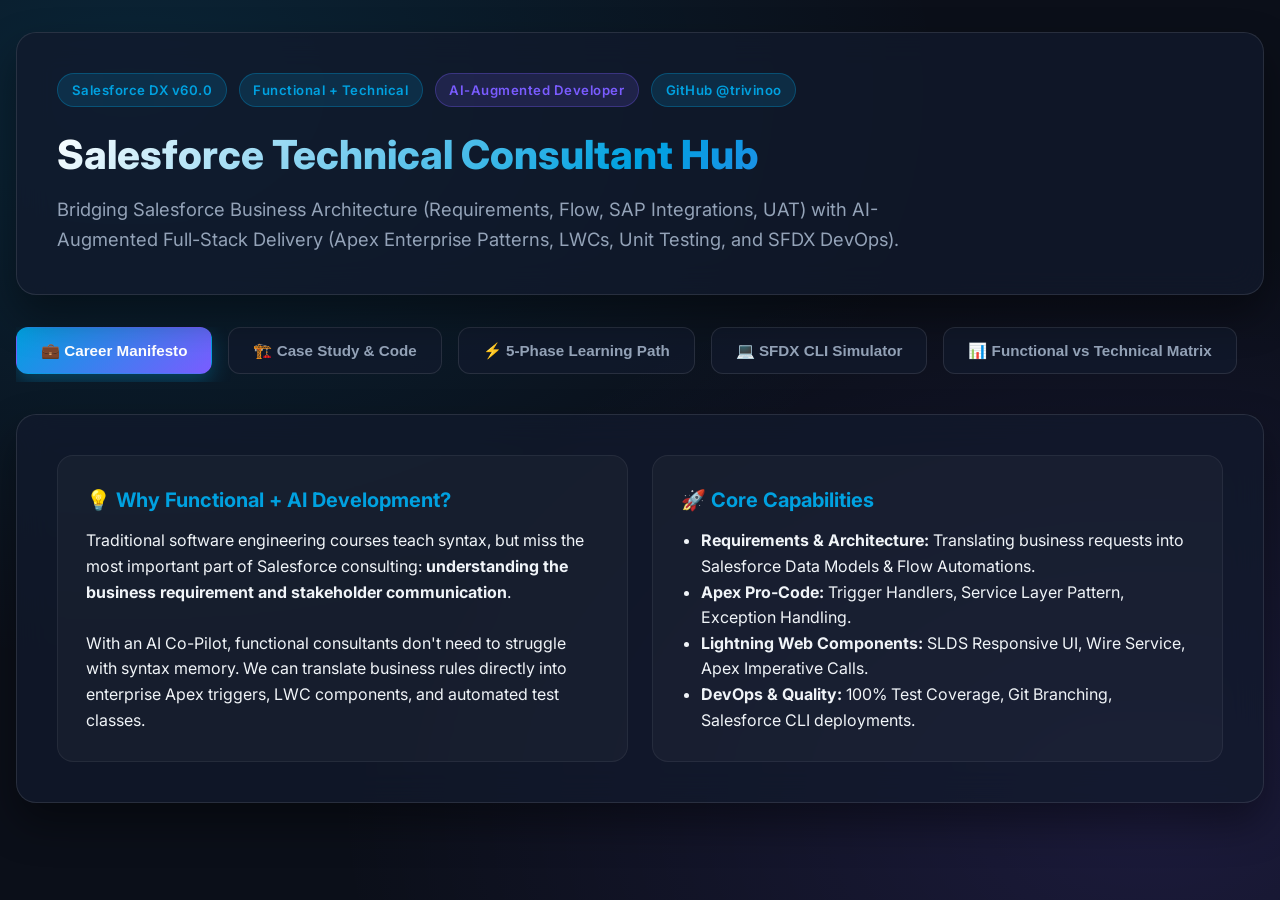
==== index.html @ 7ca22561 "feat: Initial commit for Salesforce Technical & Functional Consultant Showcase solution" ====
<!DOCTYPE html>
<html lang="en">
<head>
    <meta charset="UTF-8">
    <meta name="viewport" content="width=device-width, initial-scale=1.0">
    <title>Salesforce Technical & Functional Consultant Portfolio | Trivino</title>
    <link rel="stylesheet" href="styles.css">
    <link rel="preconnect" href="https://fonts.googleapis.com">
    <link rel="preconnect" href="https://fonts.gstatic.com" crossorigin>
    <link href="https://fonts.googleapis.com/css2?family=Inter:wght@400;500;600;700;800&family=JetBrains+Mono:wght@400;600&display=swap" rel="stylesheet">
</head>
<body>
    <div class="container">
        <!-- Header Section -->
        <header class="header">
            <div class="badge-group">
                <span class="badge">Salesforce DX v60.0</span>
                <span class="badge">Functional + Technical</span>
                <span class="badge ai">AI-Augmented Developer</span>
                <span class="badge">GitHub @trivinoo</span>
            </div>
            <h1 class="title">Salesforce Technical Consultant Hub</h1>
            <p class="subtitle">
                Bridging Salesforce Business Architecture (Requirements, Flow, SAP Integrations, UAT) with AI-Augmented Full-Stack Delivery (Apex Enterprise Patterns, LWCs, Unit Testing, and SFDX DevOps).
            </p>
        </header>

        <!-- Navigation Tabs -->
        <nav class="tabs">
            <button class="tab-btn active" data-tab="manifesto">💼 Career Manifesto</button>
            <button class="tab-btn" data-tab="architecture">🏗️ Case Study & Code</button>
            <button class="tab-btn" data-tab="roadmap">⚡ 5-Phase Learning Path</button>
            <button class="tab-btn" data-tab="terminal">💻 SFDX CLI Simulator</button>
            <button class="tab-btn" data-tab="matrix">📊 Functional vs Technical Matrix</button>
        </nav>

        <!-- Panel 1: Manifesto -->
        <section id="manifesto" class="panel active">
            <div class="grid-2">
                <div class="card">
                    <h2 class="card-title">💡 Why Functional + AI Development?</h2>
                    <p>Traditional software engineering courses teach syntax, but miss the most important part of Salesforce consulting: <strong>understanding the business requirement and stakeholder communication</strong>.</p>
                    <br>
                    <p>With an AI Co-Pilot, functional consultants don't need to struggle with syntax memory. We can translate business rules directly into enterprise Apex triggers, LWC components, and automated test classes.</p>
                </div>
                <div class="card">
                    <h2 class="card-title">🚀 Core Capabilities</h2>
                    <ul style="padding-left: 1.25rem;">
                        <li><strong>Requirements & Architecture:</strong> Translating business requests into Salesforce Data Models & Flow Automations.</li>
                        <li><strong>Apex Pro-Code:</strong> Trigger Handlers, Service Layer Pattern, Exception Handling.</li>
                        <li><strong>Lightning Web Components:</strong> SLDS Responsive UI, Wire Service, Apex Imperative Calls.</li>
                        <li><strong>DevOps & Quality:</strong> 100% Test Coverage, Git Branching, Salesforce CLI deployments.</li>
                    </ul>
                </div>
            </div>
        </section>

        <!-- Panel 2: Case Study & Code -->
        <section id="architecture" class="panel">
            <h2 class="card-title">Case Study: Automated Order Credit Validation (SAP ERP)</h2>
            <p style="margin-bottom: 1.5rem; color: var(--text-secondary);">
                Business Rule: Automatically block Order submission if the Customer's credit status is BLOCKED in SAP ERP, while exposing a real-time LWC UI to Sales Reps.
            </p>
            
            <div class="code-header">
                <span class="code-title">force-app/main/default/classes/OrderCreditCheckService.cls</span>
            </div>
            <pre><code>public with sharing class OrderCreditCheckService {
    public static void validateOrderCreditLimits(List&lt;Order&gt; newOrders) {
        Set&lt;Id&gt; accountIds = new Set&lt;Id&gt;();
        for (Order ord : newOrders) {
            if (ord.AccountId != null) accountIds.add(ord.AccountId);
        }
        
        Map&lt;Id, Account&gt; accountMap = new Map&lt;Id, Account&gt;([
            SELECT Id, Description FROM Account WHERE Id IN :accountIds
        ]);
        
        for (Order ord : newOrders) {
            Account acc = accountMap.get(ord.AccountId);
            if (acc != null &amp;&amp; acc.Description != null &amp;&amp; acc.Description.containsIgnoreCase('BLOCKED')) {
                ord.addError('Order placement failed: Customer account status is BLOCKED in SAP ERP.');
            }
        }
    }
}</code></pre>
        </section>

        <!-- Panel 3: 5-Phase Roadmap -->
        <section id="roadmap" class="panel">
            <h2 class="card-title">The 5-Phase Delivery Blueprint</h2>
            <div class="grid-2" style="margin-top: 1rem;">
                <div class="card">
                    <h3 style="color: var(--sf-blue);">Phase 1: Development Fundamentals</h3>
                    <p>Apex, SOQL, sObjects, Collections, Governor Limits, Execution Order.</p>
                </div>
                <div class="card">
                    <h3 style="color: var(--sf-blue);">Phase 2: Business Logic & Apex Patterns</h3>
                    <p>Trigger Handlers, Service Layer, Exception Handling, Async Apex (@future, Queueable).</p>
                </div>
                <div class="card">
                    <h3 style="color: var(--sf-blue);">Phase 3: Lightning Web Components</h3>
                    <p>HTML5, Modern CSS, JavaScript ES6, SLDS Design Tokens, Event Handling.</p>
                </div>
                <div class="card">
                    <h3 style="color: var(--sf-blue);">Phase 4 & 5: DevOps, CLI & Portfolio</h3>
                    <p>VS Code, Git/GitHub, Salesforce CLI (`sf project deploy`), Deployment validation, CI/CD.</p>
                </div>
            </div>
        </section>

        <!-- Panel 4: CLI Simulator -->
        <section id="terminal" class="panel">
            <h2 class="card-title">Salesforce CLI (`sf`) Interactive Terminal</h2>
            <p style="margin-bottom: 1rem; color: var(--text-secondary);">Click the button below to simulate compiling metadata, running unit tests, and deploying source to a target Salesforce Sandbox.</p>
            
            <div style="margin-bottom: 1rem;">
                <button id="run-sfdx-btn" class="btn">▶ Execute `sf project deploy start`</button>
            </div>

            <div class="terminal">
                <div class="terminal-header">
                    <span class="dot dot-red"></span>
                    <span class="dot dot-yellow"></span>
                    <span class="dot dot-green"></span>
                    <span style="margin-left: 0.5rem; color: #64748b;">Salesforce CLI (zsh/powershell)</span>
                </div>
                <div id="terminal-output" class="terminal-output">Ready for deployment command...</div>
            </div>
        </section>

        <!-- Panel 5: Skill Matrix -->
        <section id="matrix" class="panel">
            <h2 class="card-title">Functional Consultant to Technical Engineer Matrix</h2>
            <table>
                <thead>
                    <tr>
                        <th>Functional Domain Knowledge</th>
                        <th>AI-Augmented Technical Implementation</th>
                    </tr>
                </thead>
                <tbody>
                    <tr>
                        <td>Business Process & Order Rules</td>
                        <td>Apex Trigger Handler & Service Class Patterns</td>
                    </tr>
                    <tr>
                        <td>SAP / ERP Systems Integration Requirements</td>
                        <td>Async Apex `@future` & REST Callout Mock Testing</td>
                    </tr>
                    <tr>
                        <td>User Experience & Screen Design</td>
                        <td>Lightning Web Components (LWC) with SLDS</td>
                    </tr>
                    <tr>
                        <td>UAT & QA Testing Scenarios</td>
                        <td>Apex Unit Tests with 100% Code Coverage</td>
                    </tr>
                    <tr>
                        <td>Release & Change Management</td>
                        <td>Salesforce DX CLI, Git Version Control & Deployment</td>
                    </tr>
                </tbody>
            </table>
        </section>
    </div>

    <script src="app.js"></script>
</body>
</html>
---- styles.css ----
:root {
  --bg-dark: #0b0f19;
  --panel-bg: rgba(18, 26, 44, 0.75);
  --panel-border: rgba(255, 255, 255, 0.1);
  --sf-blue: #00A1E0;
  --sf-blue-glow: rgba(0, 161, 224, 0.3);
  --accent-purple: #7a5cff;
  --accent-purple-glow: rgba(122, 92, 255, 0.3);
  --text-primary: #f0f4f8;
  --text-secondary: #94a3b8;
  --success-green: #10b981;
  --warning-amber: #f59e0b;
  --danger-red: #ef4444;
  --font-main: 'Inter', -apple-system, BlinkMacSystemFont, 'Segoe UI', Roboto, sans-serif;
  --font-mono: 'JetBrains Mono', 'Fira Code', Consolas, monospace;
}

* {
  box-sizing: border-box;
  margin: 0;
  padding: 0;
}

body {
  background-color: var(--bg-dark);
  background-image: 
    radial-gradient(at 10% 10%, rgba(0, 161, 224, 0.15) 0px, transparent 50%),
    radial-gradient(at 90% 90%, rgba(122, 92, 255, 0.15) 0px, transparent 50%);
  color: var(--text-primary);
  font-family: var(--font-main);
  line-height: 1.6;
  min-height: 100vh;
  padding: 2rem 1rem;
}

.container {
  max-width: 1280px;
  margin: 0 auto;
}

/* Header Styling */
.header {
  background: var(--panel-bg);
  backdrop-filter: blur(16px);
  border: 1px solid var(--panel-border);
  border-radius: 20px;
  padding: 2.5rem;
  margin-bottom: 2rem;
  box-shadow: 0 20px 40px rgba(0, 0, 0, 0.4);
}

.badge-group {
  display: flex;
  gap: 0.75rem;
  flex-wrap: wrap;
  margin-bottom: 1rem;
}

.badge {
  background: rgba(0, 161, 224, 0.15);
  color: var(--sf-blue);
  border: 1px solid rgba(0, 161, 224, 0.3);
  padding: 0.35rem 0.85rem;
  border-radius: 50px;
  font-size: 0.825rem;
  font-weight: 600;
  letter-spacing: 0.5px;
}

.badge.ai {
  background: rgba(122, 92, 255, 0.15);
  color: var(--accent-purple);
  border-color: rgba(122, 92, 255, 0.3);
}

.title {
  font-size: 2.5rem;
  font-weight: 800;
  background: linear-gradient(135deg, #ffffff 0%, var(--sf-blue) 50%, var(--accent-purple) 100%);
  -webkit-background-clip: text;
  -webkit-text-fill-color: transparent;
  margin-bottom: 0.5rem;
}

.subtitle {
  color: var(--text-secondary);
  font-size: 1.15rem;
  max-width: 900px;
}

/* Navigation Tabs */
.tabs {
  display: flex;
  gap: 1rem;
  margin-bottom: 2rem;
  overflow-x: auto;
  padding-bottom: 0.5rem;
}

.tab-btn {
  background: var(--panel-bg);
  border: 1px solid var(--panel-border);
  color: var(--text-secondary);
  padding: 0.85rem 1.5rem;
  border-radius: 12px;
  font-size: 0.95rem;
  font-weight: 600;
  cursor: pointer;
  transition: all 0.3s ease;
  white-space: nowrap;
}

.tab-btn:hover {
  background: rgba(255, 255, 255, 0.08);
  color: var(--text-primary);
}

.tab-btn.active {
  background: linear-gradient(135deg, var(--sf-blue) 0%, var(--accent-purple) 100%);
  color: #ffffff;
  border-color: transparent;
  box-shadow: 0 8px 20px var(--sf-blue-glow);
}

/* Content Panel */
.panel {
  display: none;
  background: var(--panel-bg);
  backdrop-filter: blur(16px);
  border: 1px solid var(--panel-border);
  border-radius: 20px;
  padding: 2.5rem;
  box-shadow: 0 20px 40px rgba(0, 0, 0, 0.4);
}

.panel.active {
  display: block;
  animation: fadeIn 0.4s ease-in-out;
}

@keyframes fadeIn {
  from { opacity: 0; transform: translateY(10px); }
  to { opacity: 1; transform: translateY(0); }
}

/* Grid Layouts */
.grid-2 {
  display: grid;
  grid-template-columns: 1fr 1fr;
  gap: 1.5rem;
}

@media (max-width: 900px) {
  .grid-2 { grid-template-columns: 1fr; }
}

/* Card Styling */
.card {
  background: rgba(255, 255, 255, 0.03);
  border: 1px solid rgba(255, 255, 255, 0.06);
  border-radius: 16px;
  padding: 1.75rem;
}

.card-title {
  font-size: 1.25rem;
  font-weight: 700;
  color: var(--sf-blue);
  margin-bottom: 0.75rem;
  display: flex;
  align-items: center;
  gap: 0.5rem;
}

/* Code Viewer */
.code-header {
  display: flex;
  justify-content: space-between;
  align-items: center;
  background: rgba(0, 0, 0, 0.4);
  padding: 0.75rem 1.25rem;
  border-radius: 12px 12px 0 0;
  border: 1px solid var(--panel-border);
  border-bottom: none;
}

.code-title {
  font-family: var(--font-mono);
  font-size: 0.9rem;
  color: var(--sf-blue);
}

pre {
  background: #060911;
  padding: 1.25rem;
  border-radius: 0 0 12px 12px;
  border: 1px solid var(--panel-border);
  overflow-x: auto;
  font-family: var(--font-mono);
  font-size: 0.875rem;
  color: #e2e8f0;
  line-height: 1.5;
}

/* Terminal Simulator */
.terminal {
  background: #04060c;
  border: 1px solid rgba(0, 161, 224, 0.2);
  border-radius: 14px;
  padding: 1.5rem;
  font-family: var(--font-mono);
  font-size: 0.9rem;
  box-shadow: 0 10px 30px rgba(0, 0, 0, 0.6);
}

.terminal-header {
  display: flex;
  gap: 0.5rem;
  margin-bottom: 1rem;
}

.dot {
  width: 12px;
  height: 12px;
  border-radius: 50%;
}

.dot-red { background: #ff5f56; }
.dot-yellow { background: #ffbd2e; }
.dot-green { background: #27c93f; }

.terminal-output {
  min-height: 220px;
  color: #38ef7d;
  white-space: pre-wrap;
}

.btn {
  background: linear-gradient(135deg, var(--sf-blue) 0%, var(--accent-purple) 100%);
  color: white;
  border: none;
  padding: 0.75rem 1.5rem;
  border-radius: 10px;
  font-weight: 600;
  cursor: pointer;
  transition: opacity 0.2s ease;
}

.btn:hover { opacity: 0.9; }

/* Table Styling */
table {
  width: 100%;
  border-collapse: collapse;
  margin-top: 1rem;
}

th, td {
  padding: 1rem;
  text-align: left;
  border-bottom: 1px solid rgba(255, 255, 255, 0.08);
}

th {
  color: var(--sf-blue);
  font-weight: 700;
}
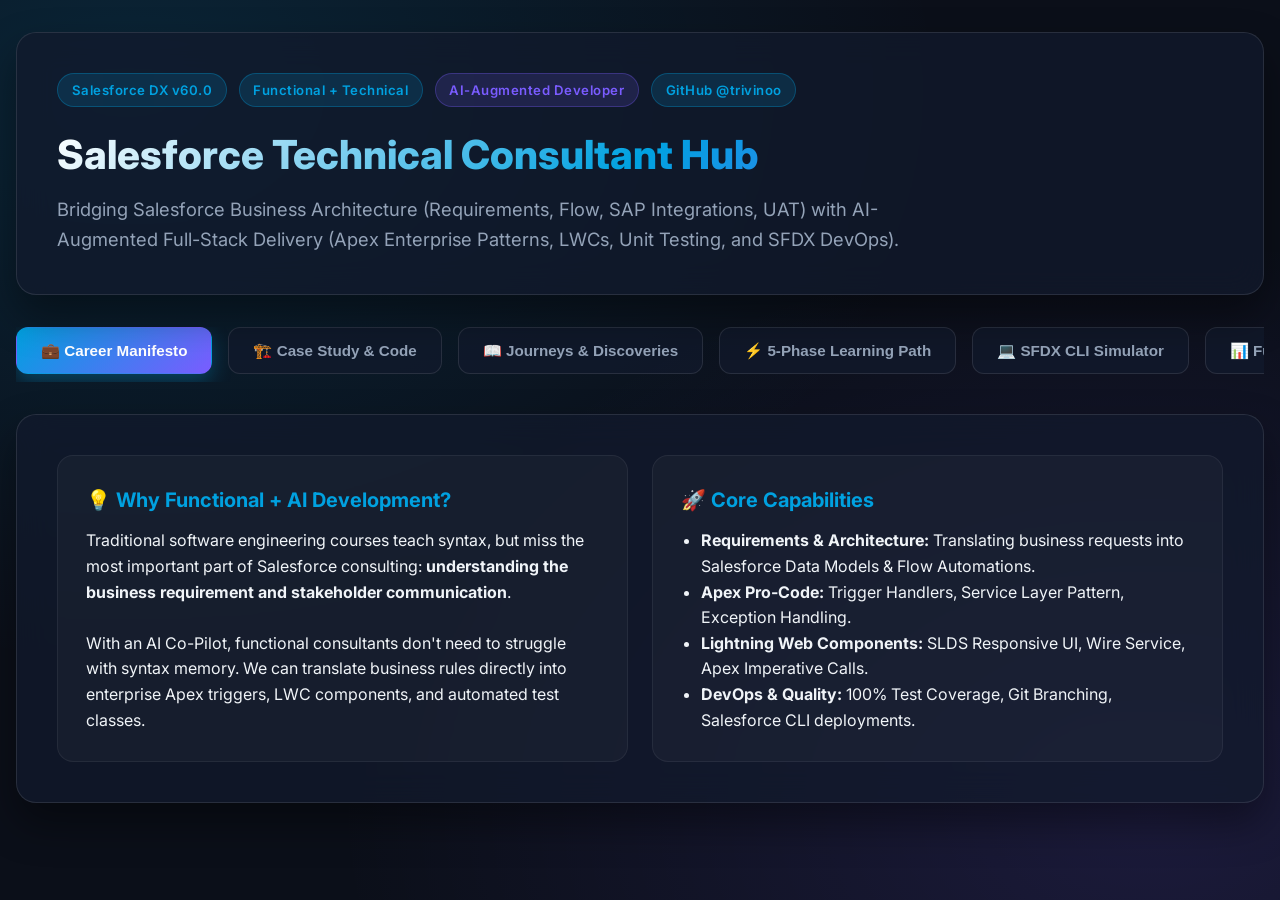
==== commit 759a7b72: "feat: Add Journeys & Technical Discoveries section and docs" ====
--- a/index.html
+++ b/index.html
@@ -29,6 +29,7 @@
         <nav class="tabs">
             <button class="tab-btn active" data-tab="manifesto">💼 Career Manifesto</button>
             <button class="tab-btn" data-tab="architecture">🏗️ Case Study & Code</button>
+            <button class="tab-btn" data-tab="journeys">📖 Journeys & Discoveries</button>
             <button class="tab-btn" data-tab="roadmap">⚡ 5-Phase Learning Path</button>
             <button class="tab-btn" data-tab="terminal">💻 SFDX CLI Simulator</button>
             <button class="tab-btn" data-tab="matrix">📊 Functional vs Technical Matrix</button>
@@ -86,6 +87,58 @@
 }</code></pre>
         </section>
 
+        <!-- Panel: Journeys & Discoveries -->
+        <section id="journeys" class="panel">
+            <h2 class="card-title">📖 Project Journeys & Technical Discoveries</h2>
+            <p style="margin-bottom: 1.5rem; color: var(--text-secondary);">
+                Real-world architectural trade-offs, governor limit edge cases, and technical breakthroughs experienced when delivering complex Salesforce implementations.
+            </p>
+
+            <div class="grid-2">
+                <div class="card">
+                    <span class="badge" style="margin-bottom: 0.5rem; display: inline-block;">Integration & Limits</span>
+                    <h3 style="color: var(--sf-blue); font-size: 1.15rem; margin-bottom: 0.5rem;">01. SAP Callout Exception in Triggers</h3>
+                    <p style="font-size: 0.9rem; color: var(--text-secondary); margin-bottom: 1rem;">
+                        Attempting synchronous REST callout in <code>before insert</code> trigger threw <code>System.CalloutException</code> due to uncommitted database work in transaction.
+                    </p>
+                    <p style="font-size: 0.85rem; color: var(--success-green); font-weight: 600;">
+                        ✔ Solution: Refactored to Queueable Apex with <code>Database.AllowsCallouts</code> + LWC Imperative Apex pattern.
+                    </p>
+                    <div style="margin-top: 1rem;">
+                        <a href="docs/journeys/01-sap-credit-check-governor-limits.md" target="_blank" style="color: var(--sf-blue); font-size: 0.85rem; font-weight: 600; text-decoration: none;">Read Full Journey Markdown →</a>
+                    </div>
+                </div>
+
+                <div class="card">
+                    <span class="badge" style="margin-bottom: 0.5rem; display: inline-block;">LWC UI Architecture</span>
+                    <h3 style="color: var(--sf-blue); font-size: 1.15rem; margin-bottom: 0.5rem;">02. LWC Wire Service vs. Imperative Apex</h3>
+                    <p style="font-size: 0.9rem; color: var(--text-secondary); margin-bottom: 1rem;">
+                        <code>@wire</code> caches reactive data immutably; manual user button actions cannot invoke wire services directly on demand.
+                    </p>
+                    <p style="font-size: 0.85rem; color: var(--success-green); font-weight: 600;">
+                        ✔ Solution: Combined <code>@wire</code> for initial page load with Imperative Apex & <code>refreshApex()</code> for on-demand user re-sync.
+                    </p>
+                    <div style="margin-top: 1rem;">
+                        <a href="docs/journeys/02-lwc-wire-service-vs-imperative-apex.md" target="_blank" style="color: var(--sf-blue); font-size: 0.85rem; font-weight: 600; text-decoration: none;">Read Full Journey Markdown →</a>
+                    </div>
+                </div>
+
+                <div class="card" style="grid-column: span 2;">
+                    <span class="badge" style="margin-bottom: 0.5rem; display: inline-block;">Solution Architecture</span>
+                    <h3 style="color: var(--sf-blue); font-size: 1.15rem; margin-bottom: 0.5rem;">03. The Declarative Flow vs. Apex Decision Framework</h3>
+                    <p style="font-size: 0.9rem; color: var(--text-secondary); margin-bottom: 1rem;">
+                        Balancing Low-Code maintainability for admin teams against Pro-Code Apex bulk performance for complex order processing loops.
+                    </p>
+                    <p style="font-size: 0.85rem; color: var(--success-green); font-weight: 600;">
+                        ✔ Solution: 80/20 Rule — Low-Code Flow for standard rules, Apex Trigger Handler for complex map lookups & external integrations.
+                    </p>
+                    <div style="margin-top: 1rem;">
+                        <a href="docs/journeys/03-declarative-flow-vs-apex-trigger-matrix.md" target="_blank" style="color: var(--sf-blue); font-size: 0.85rem; font-weight: 600; text-decoration: none;">Read Full Journey Markdown →</a>
+                    </div>
+                </div>
+            </div>
+        </section>
+
         <!-- Panel 3: 5-Phase Roadmap -->
         <section id="roadmap" class="panel">
             <h2 class="card-title">The 5-Phase Delivery Blueprint</h2>
